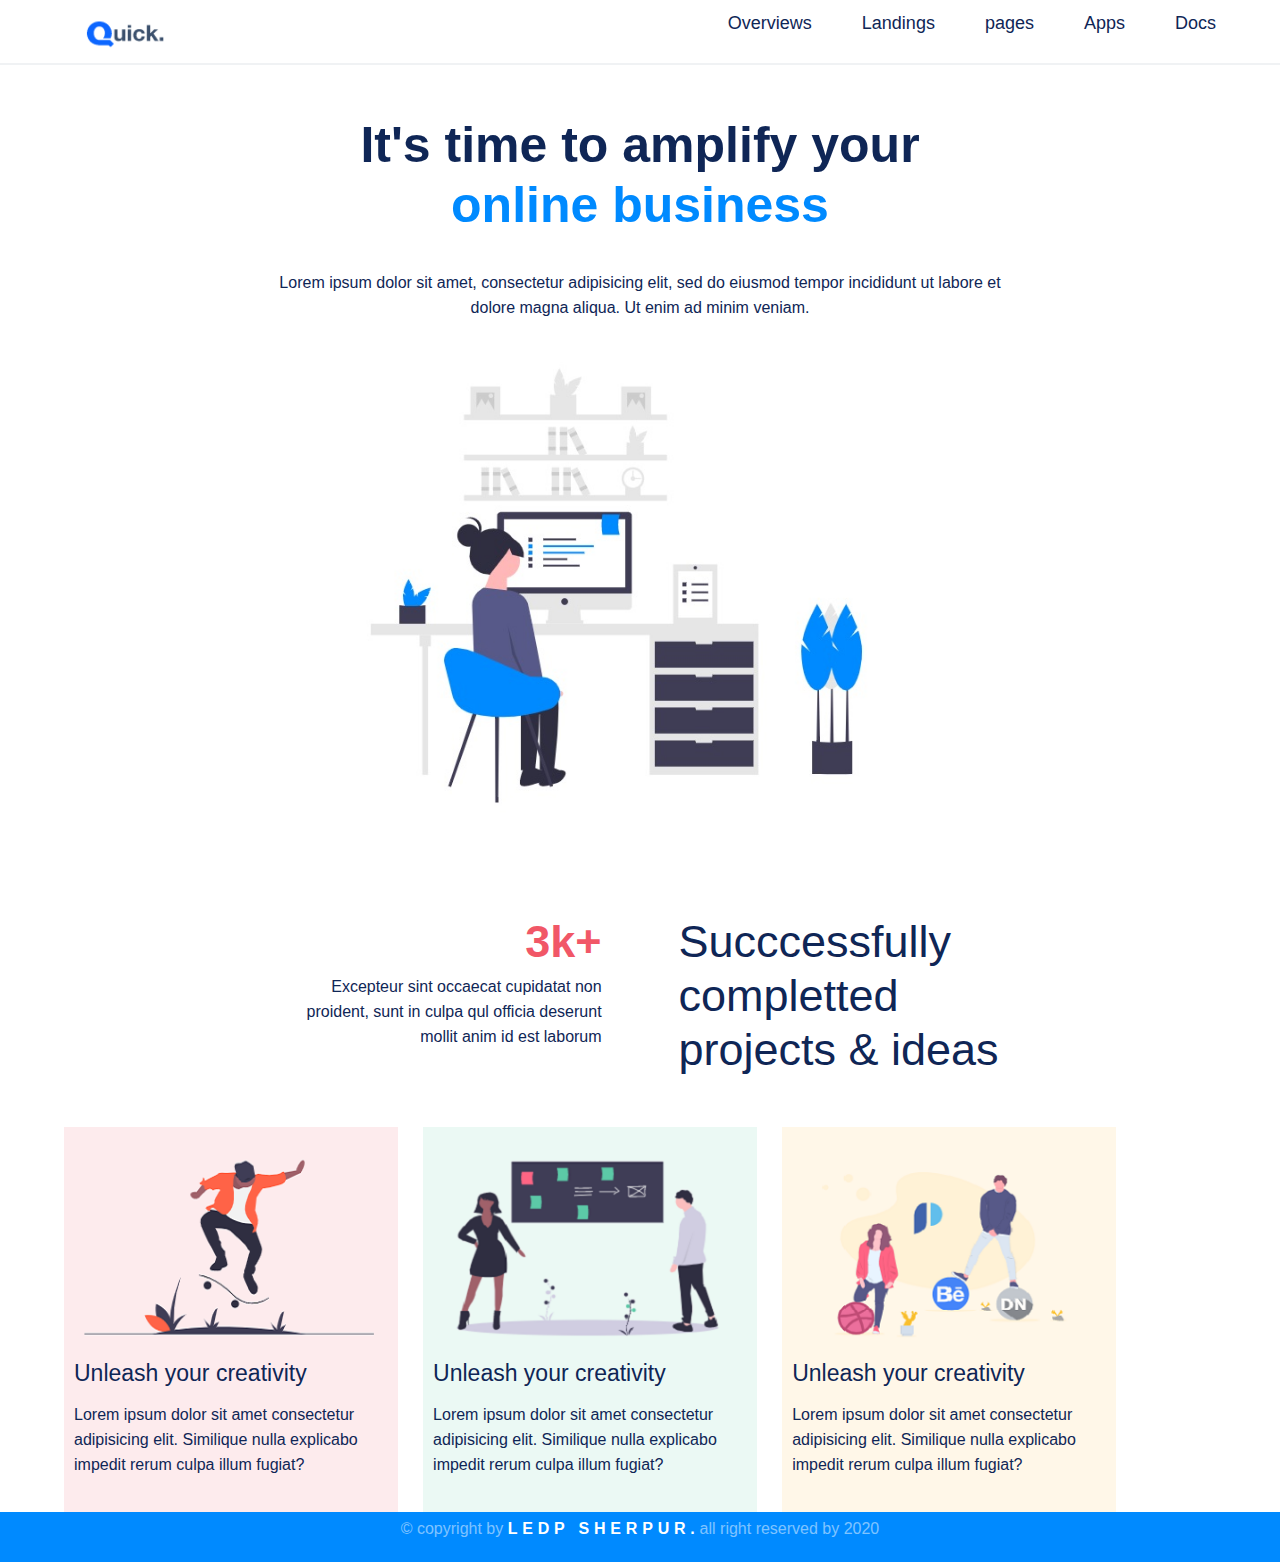
==== index.html @ 88341e92 "Add files via upload" ====
<!doctype html>
<html lang="en">
  <head>
    <!-- Required meta tags -->
    <meta charset="utf-8">
    <meta name="viewport" content="width=device-width, initial-scale=1">
    <!-- meta tag generator -->
    <meta name="title" content="Bootstrap first">
    <meta name="description" content="Bootstrap">
    <meta name="keywords" content="Bootstrap">
    <meta name="robots" content="index, follow">
    <meta name="language" content="English">
    <meta name="revisit-after" content="7 days">
    <meta name="author" content="Antor Ajt">
    <!-- meta tag generator -->
    <!-- CSS links -->
    <link rel="stylesheet" href="css/bootstrap.css">
    
    <link rel="stylesheet" href="css/style.css">
    <link rel="stylesheet" href="css/media.css">



    <!-- CSS links -->
    <title>Bootstrap First!</title>
  </head>
  <body>
    <!--header start-->
    <header>
        <div class="wrapper">
            <div class="logo">
                <img src="img/quick.png1.png" alt="Quick">

            </div>
            <nav class="menu">
                <ul>
                    <li><a href="#">Overviews</a></li>
                    <li><a href="#">Landings</a></li>
                    <li><a href="#">pages</a></li>
                    <li><a href="#">Apps</a></li>
                    <li><a href="#">Docs</a></li>
                </ul>
            </nav>
        </div>

    </header>
    <!--header end-->
    <!--Banner start-->

        <section class="banner">
            <div class="wrapper-2">
                <div class="b-content">
                    <h1>It's time to amplify your <br><span class="sky"> online business </span></h1>
                    <p>Lorem ipsum dolor sit amet, consectetur adipisicing elit, sed do eiusmod tempor incididunt ut labore et dolore magna aliqua. Ut enim ad minim veniam.</p>
                    <div class="b-img">
                        <img src="img/quick.jpg" alt="Quick">
                    </div>
                </div>
            </div>

        </section>





    <!--Banner end-->

    <!--Section Start-->

        <section class="success">
            <div class="wrapper-2">
                <div class="s-content">
                    <div class="s-left">
                        <h2>3k+</h2>
                        <p>Excepteur sint occaecat cupidatat non proident, sunt in culpa qul officia deserunt mollit anim id est laborum</p>
                    </div>
                    <div class="s-right">
                        <h1>Succcessfully completted projects & ideas</h1>
                    </div>
                </div>
            </div>
        </section>



    <!--Section End-->
    <!--Feature Start-->
    <section class="feature">
        <div class="wrapper">
            <div class="f-content">
                <!--Single intems Start-->
                <div class="single pink">
                    <div class="f-img">
                        <img src="img/s1.png" alt="Quick">
                    </div>
                    <h2>Unleash your creativity</h2>
                    <p>Lorem ipsum dolor sit amet 
                        consectetur adipisicing elit. 
                        Similique nulla explicabo impedit
                         rerum culpa illum fugiat?</p>
                </div>
                <!--Single intems End-->
                <!--Single intems Start-->
                <div class="single green">
                    <div class="f-img">
                        <img src="img/s2.png" alt="Quick">
                    </div>
                    <h2>Unleash your creativity</h2>
                    <p>Lorem ipsum dolor sit amet 
                        consectetur adipisicing elit. 
                        Similique nulla explicabo impedit
                         rerum culpa illum fugiat?</p>
                </div>
                <!--Single intems End-->
                <!--Single intems Start-->
                <div class="single yellow">
                    <div class="f-img">
                        <img src="img/s3.png" alt="Quick">
                    </div>
                    <h2>Unleash your creativity</h2>
                    <p>Lorem ipsum dolor sit amet 
                        consectetur adipisicing elit. 
                        Similique nulla explicabo impedit
                         rerum culpa illum fugiat?</p>
                </div>
                <!--Single intems End-->
            </div>
        </div>
    </section> 
        
    <!--Feature End-->
    <!-- footer start -->
    <footer>
        <div class="end">
                <p>&copy; copyright by <a href="#" class="link">LEDP SHERPUR.</a>all right reserved by 2020</p>
        
        </div>
    </footer>
<!-- footer end -->

</body>
</html>
---- css/style.css ----
body{
    margin: 0;
    padding: 0;
    font-family: sans-serif;
    font-size: 16px;
    font-weight: 400;
    color: #0f2656;
}
/*Header start*/
header{
    padding: 10px 0 7px;
    border-bottom: 2px solid #f0f2f4;
    /*border: 1px solid teal;*/

}
.wrapper {
  width: 90%;
  /*border: 1px solid;*/
  margin: 0 auto;
  overflow: hidden;
}

.logo {
    float: left;
    width: 11%;
   /* border: 1px solid blue;*/
}
.logo img{

    width: 100%;
}
.menu {
    float: right;
    width: 60%;
    /*border: 1px solid blue;*/
}
.menu ul{

    float: right;
}

.menu ul li{

    list-style: none;
    float: left;

}
.menu ul li a{
    font-size: 18px;
    color: #0f2656;
    text-decoration: none;
    margin: 0 25px;
    display: inline-block;
    transition: .3s;
    

}
.menu ul li a:hover{

    color: #008aff;
}

.menu ul li:last-child a{
    margin-right: 0;
}



/*Header end*/
/*Banner Start*/

.banner{

    padding: 50px 0;

}
.wrapper-2{
    width: 60%;
    /*border: 1px solid red;*/
    margin: 0 auto;
}
.b-content{
    text-align: center;
}
.b-content h1{

    font-size: 50px;
    font-weight: 700;
}
.sky{

    color:  #008aff;
}
.b-content p{

    line-height: 25px;
    margin: 35px 0;
}   

.b-img{

   width: 75%;
 /*  border: 1px solid rebeccapurple;*/
   margin: 0 auto;

}
.b-img img{

    width: 100%;
}




/*Banner end*/
/*Success Start*/
.success{

    padding: 50px 0;

}
.s-content{

    overflow: hidden;

}
.s-left{
    width: 45%;
    /*border: 1px solid blue;*/
    float: left;
    text-align: right;
    padding-left: 22px;
}
.s-left h2{

    font-size: 45px;
    font-weight: 700;
    color: #f15767;
    margin: 0;
    
}
.s-left p{

    line-height: 25px;
    margin:5px 0 0 ;

}

.s-right{
    width: 45%;
   /* border: 1px solid blue;*/
    float: right;
    padding-right: 22px;
}
.s-right h1{

    margin: 0;
    font-size: 45px;
}



/*Success end*/
/*Feature Start*/

.feature{

}

.f-content{


}

.single{

    width: 29%;
    
    padding: 10px 10px 35px;
    float: left;
    margin-right: 25px;
}
.single:last-child{
    margin-right: 0;
}
.pink{

    background-color: #fdebed;
}
.green{
    background-color: #ebf9f4;
}
.yellow{
    background-color: #fff7e8;
}

.f-img{


}

.f-img img{

    width: 100%;

}
.single h2{

    font-size: 23px;
    margin: 15px 0;
}
.single p{

    margin: 0;
    line-height: 25px;

}

/*Feature end*/
/* footer start  */
footer{
    text-align: center;
    background: #008AFF;
    color: rgba(255, 255, 255, 0.5);
    padding: 5px;
    
}
footer p a{
    color: white;
    text-decoration: none;
    letter-spacing: .1rem;
    letter-spacing: 0.3em;
    font-weight: bold;
}
/* footer end  */
---- css/media.css ----
/* Extra small devices (portrait phones, less than 576px) */
@media (max-width: 575.98px) { 


}


/* Small devices (landscape phones, 576px and up) */
@media (min-width: 576px) and (max-width: 767.98px) { 
    
  
 }

 /* Medium devices (tablets, 768px and up) */
@media (min-width: 768px) and (max-width: 991.98px) { 

  
}

 /* Large devices (desktops, 992px and up) */
@media (min-width: 992px) and (max-width: 1199.98px) { 

  
 }

/*  Extra large devices (large desktops, 1200px and up) */
 @media (min-width: 1200px) and (max-width: 1399.98px) { 

 

}

/* Extra  Extra large devices (Extra large desktops, 1200px and up) */
@media (min-width: 1400px) {


 }
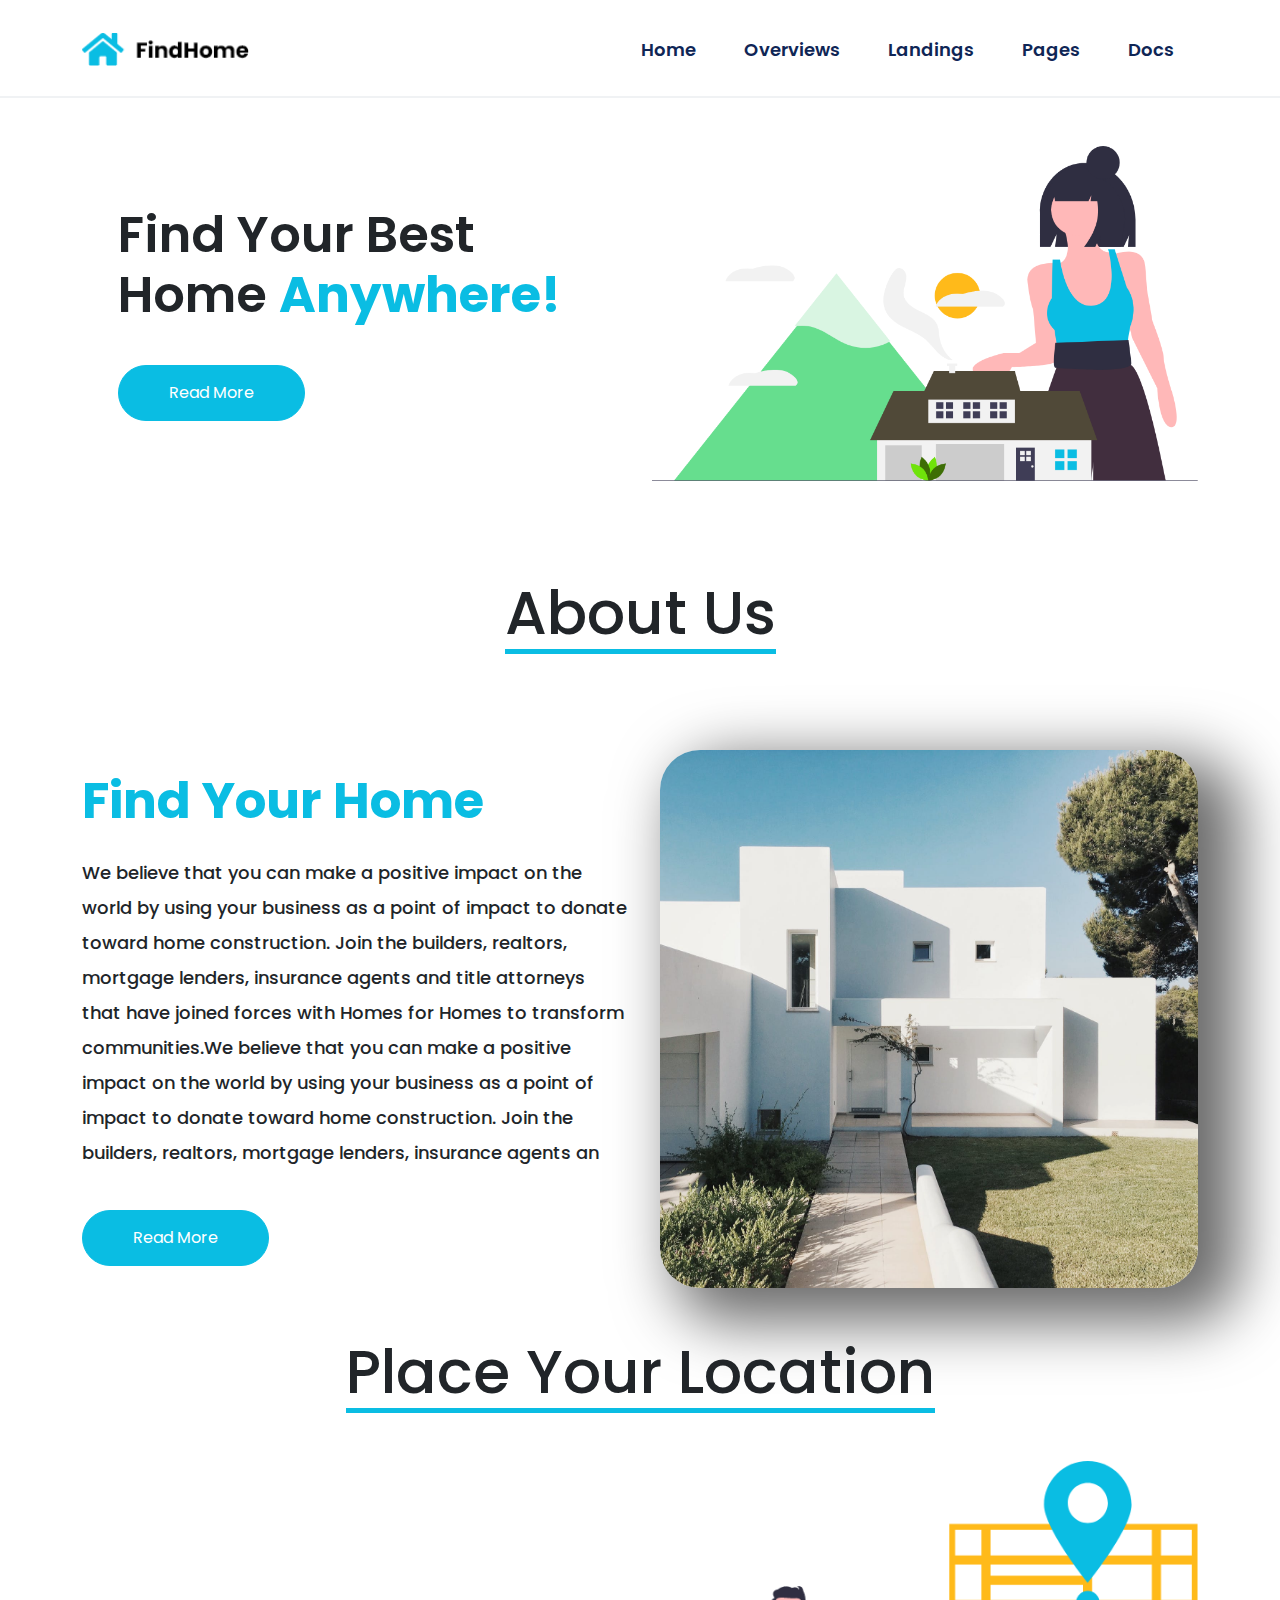
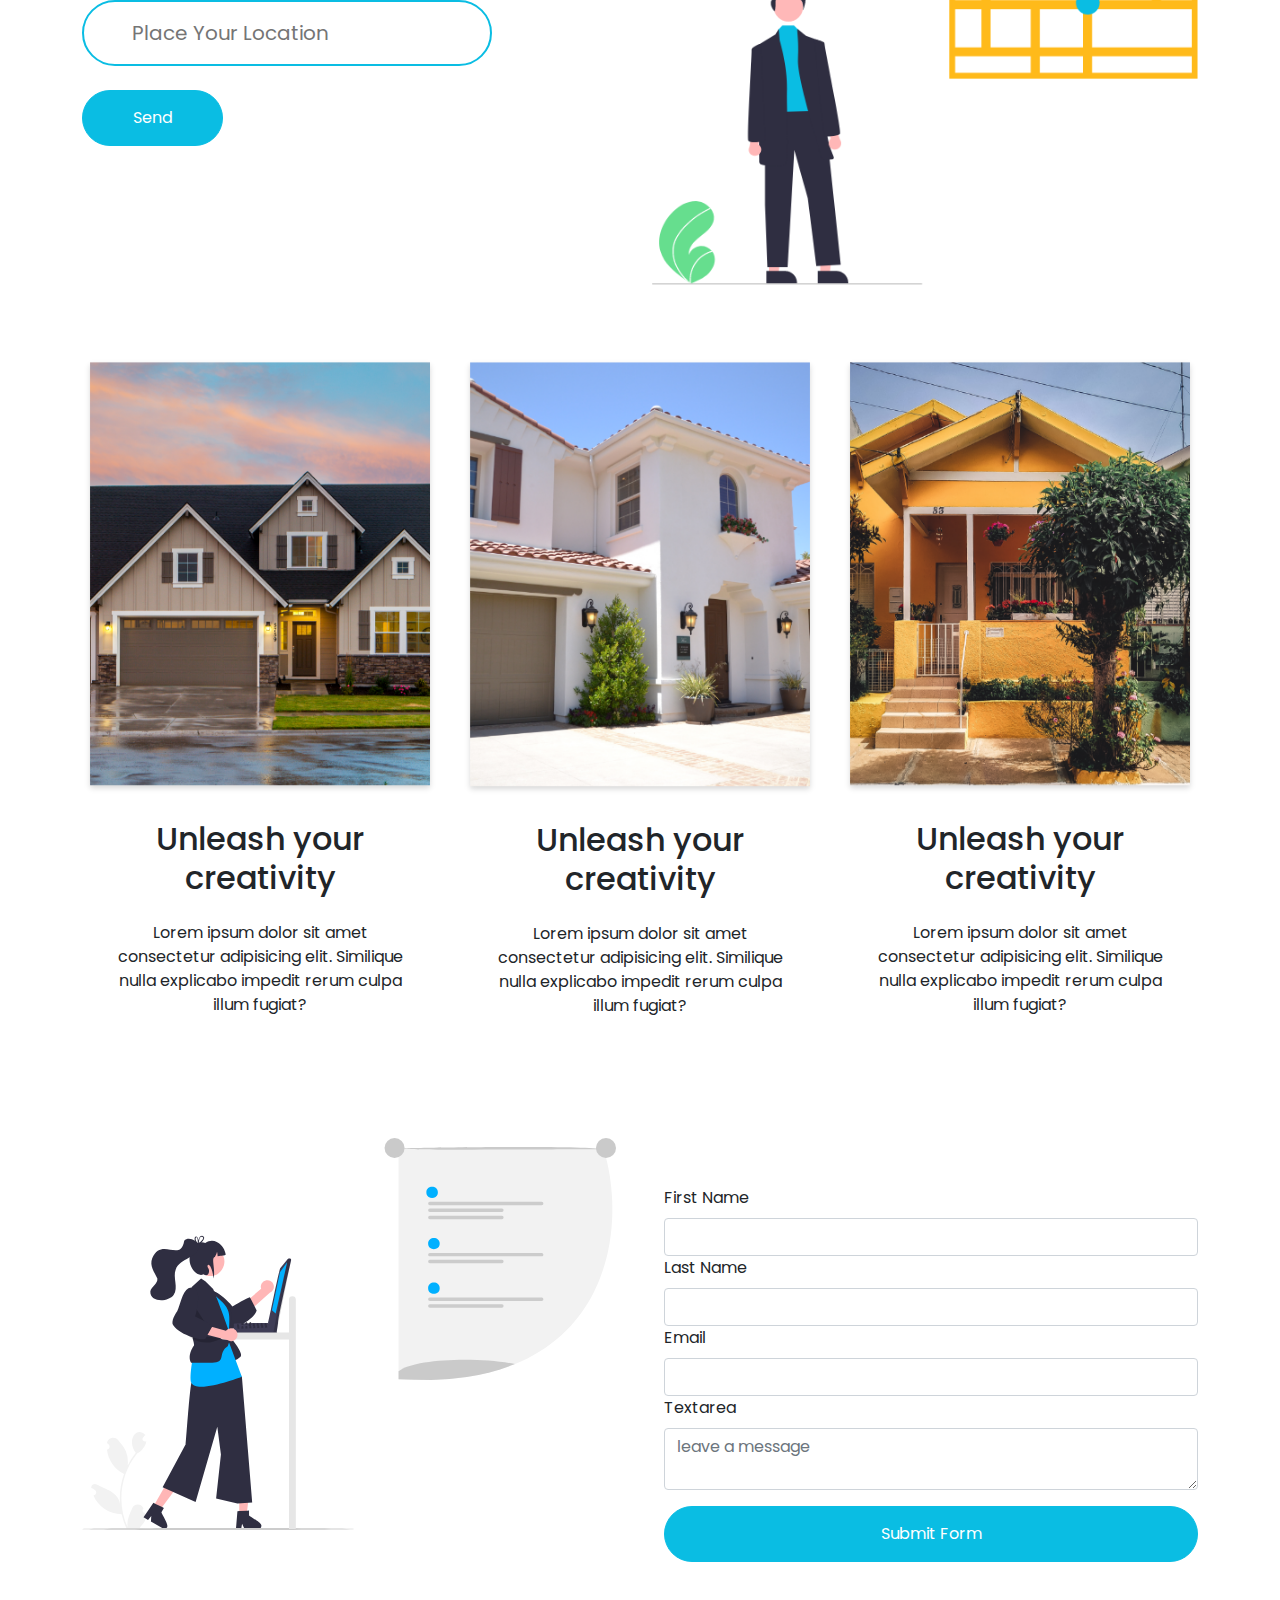
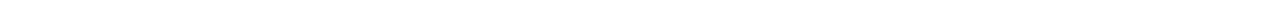
==== commit 43a17f59: "updated everything" ====
--- a/index.html
+++ b/index.html
@@ -1,143 +1,258 @@
-<!doctype html>
+<!DOCTYPE html>
 <html lang="en">
   <head>
     <!-- Required meta tags -->
-    <meta charset="utf-8">
-    <meta name="viewport" content="width=device-width, initial-scale=1">
+    <meta charset="utf-8" />
+    <meta name="viewport" content="width=device-width, initial-scale=1" />
     <!-- meta tag generator -->
-    <meta name="title" content="Bootstrap first">
-    <meta name="description" content="Bootstrap">
-    <meta name="keywords" content="Bootstrap">
-    <meta name="robots" content="index, follow">
-    <meta name="language" content="English">
-    <meta name="revisit-after" content="7 days">
-    <meta name="author" content="Antor Ajt">
+    <meta name="title" content="Bootstrap first" />
+    <meta name="description" content="Bootstrap" />
+    <meta name="keywords" content="Bootstrap" />
+    <meta name="robots" content="index, follow" />
+    <meta name="language" content="English" />
+    <meta name="revisit-after" content="7 days" />
+    <meta name="author" content="Antor Ajt" />
     <!-- meta tag generator -->
+
+    <!-- font links  -->
+    <link rel="preconnect" href="https://fonts.googleapis.com" />
+    <link rel="preconnect" href="https://fonts.gstatic.com" crossorigin />
+    <link
+      href="https://fonts.googleapis.com/css2?family=Poppins:wght@300;400;500;600;700&display=swap"
+      rel="stylesheet"
+    />
+
     <!-- CSS links -->
-    <link rel="stylesheet" href="css/bootstrap.css">
-    
-    <link rel="stylesheet" href="css/style.css">
-    <link rel="stylesheet" href="css/media.css">
-
-
+    <link rel="stylesheet" href="css/bootstrap.css" />
+
+    <link rel="stylesheet" href="css/style.css" />
+    <link rel="stylesheet" href="css/media.css" />
 
     <!-- CSS links -->
     <title>Bootstrap First!</title>
   </head>
-  <body>
+  <body class="text-lg-start text-center">
     <!--header start-->
     <header>
-        <div class="wrapper">
-            <div class="logo">
-                <img src="img/quick.png1.png" alt="Quick">
-
-            </div>
-            <nav class="menu">
-                <ul>
-                    <li><a href="#">Overviews</a></li>
-                    <li><a href="#">Landings</a></li>
-                    <li><a href="#">pages</a></li>
-                    <li><a href="#">Apps</a></li>
-                    <li><a href="#">Docs</a></li>
-                </ul>
-            </nav>
-        </div>
-
+      <nav class="navbar navbar-expand-lg">
+        <div class="container">
+          <button
+            class="navbar-toggler navbar-dark"
+            type="button"
+            data-bs-toggle="collapse"
+            data-bs-target="#navbarTogglerDemo03"
+            aria-controls="navbarTogglerDemo03"
+            aria-expanded="false"
+            aria-label="Toggle navigation"
+          >
+            <span class="navbar-toggler-icon"></span>
+          </button>
+          <a class="navbar-brand" href="#"
+            ><img src="img/logo (2).png" alt="quick"
+          /></a>
+          <div class="collapse navbar-collapse" id="navbarTogglerDemo03">
+            <ul class="navbar-nav me-auto mb-2 mb-lg-0">
+              <li class="nav-item">
+                <a class="nav-link mx-3" aria-current="page" href="#">Home</a>
+              </li>
+              <li class="nav-item">
+                <a class="nav-link mx-3" aria-current="page" href="#"
+                  >Overviews</a
+                >
+              </li>
+              <li class="nav-item">
+                <a class="nav-link mx-3" aria-current="page" href="#"
+                  >Landings</a
+                >
+              </li>
+              <li class="nav-item">
+                <a class="nav-link mx-3" aria-current="page" href="#">Pages</a>
+              </li>
+              <li class="nav-item">
+                <a class="nav-link mx-3" aria-current="page" href="#">Docs</a>
+              </li>
+            </ul>
+          </div>
+        </div>
+      </nav>
     </header>
     <!--header end-->
     <!--Banner start-->
 
-        <section class="banner">
-            <div class="wrapper-2">
-                <div class="b-content">
-                    <h1>It's time to amplify your <br><span class="sky"> online business </span></h1>
-                    <p>Lorem ipsum dolor sit amet, consectetur adipisicing elit, sed do eiusmod tempor incididunt ut labore et dolore magna aliqua. Ut enim ad minim veniam.</p>
-                    <div class="b-img">
-                        <img src="img/quick.jpg" alt="Quick">
-                    </div>
-                </div>
-            </div>
-
-        </section>
-
-
-
-
+    <section class="banner py-5">
+      <div class="container">
+        <div class="row align-items-center">
+          <div class="col-lg-6 px-5">
+            <div class="b-content">
+              <h1>
+                find your best home <span class="anywhere">anywhere!</span>
+              </h1>
+
+              <button class="btn">read more</button>
+            </div>
+          </div>
+          <div class="col-lg-6">
+            <img src="img/banner.png" class="img-fluid" alt="Quick" />
+          </div>
+        </div>
+      </div>
+    </section>
 
     <!--Banner end-->
 
-    <!--Section Start-->
-
-        <section class="success">
-            <div class="wrapper-2">
-                <div class="s-content">
-                    <div class="s-left">
-                        <h2>3k+</h2>
-                        <p>Excepteur sint occaecat cupidatat non proident, sunt in culpa qul officia deserunt mollit anim id est laborum</p>
-                    </div>
-                    <div class="s-right">
-                        <h1>Succcessfully completted projects & ideas</h1>
-                    </div>
-                </div>
-            </div>
-        </section>
-
-
-
-    <!--Section End-->
+    <!-- about start  -->
+
+    <section class="about py-5">
+      <div class="container">
+        <div class="about-title text-center">
+          <h1 class="section-name mb-5">about us</h1>
+        </div>
+        <div class="row mt-5 align-items-center justify-content-center">
+          <div class="col-lg-6">
+            <h2 class="anywhere mb-4">find your home</h2>
+            <p class="info">
+              We believe that you can make a positive impact on the world by
+              using your business as a point of impact to donate toward home
+              construction. Join the builders, realtors, mortgage lenders,
+              insurance agents and title attorneys that have joined forces with
+              Homes for Homes to transform communities.We believe that you can
+              make a positive impact on the world by using your business as a
+              point of impact to donate toward home construction. Join the
+              builders, realtors, mortgage lenders, insurance agents an
+            </p>
+            <button class="btn mt-4">read more</button>
+          </div>
+          <div class="col-lg-6 text-end">
+            <img src="img/about-2.png" class="img-fluid box-shadow" alt="" />
+          </div>
+        </div>
+      </div>
+    </section>
+
+    <!-- about end -->
+
+    <!-- location section -->
+
+    <section class="location">
+      <div class="container">
+        <div class="about-title text-center">
+          <h1 class="section-name mb-5">place your location</h1>
+        </div>
+        <div class="row align-items-center justify-content-center">
+          <div class="col-lg-6 text-lg-start text-md-center">
+            <input
+              type="text"
+              class="loaction-input w-75 py-3 px-5 d-block mb-lg-4"
+              placeholder="Place Your Location"
+            />
+            <button class="btn">send</button>
+          </div>
+          <div class="col-lg-6">
+            <img src="img/Group 4.png" class="img-fluid" alt="" />
+          </div>
+        </div>
+      </div>
+    </section>
+
+    <!-- location section -->
+
     <!--Feature Start-->
-    <section class="feature">
-        <div class="wrapper">
-            <div class="f-content">
-                <!--Single intems Start-->
-                <div class="single pink">
-                    <div class="f-img">
-                        <img src="img/s1.png" alt="Quick">
-                    </div>
-                    <h2>Unleash your creativity</h2>
-                    <p>Lorem ipsum dolor sit amet 
-                        consectetur adipisicing elit. 
-                        Similique nulla explicabo impedit
-                         rerum culpa illum fugiat?</p>
-                </div>
-                <!--Single intems End-->
-                <!--Single intems Start-->
-                <div class="single green">
-                    <div class="f-img">
-                        <img src="img/s2.png" alt="Quick">
-                    </div>
-                    <h2>Unleash your creativity</h2>
-                    <p>Lorem ipsum dolor sit amet 
-                        consectetur adipisicing elit. 
-                        Similique nulla explicabo impedit
-                         rerum culpa illum fugiat?</p>
-                </div>
-                <!--Single intems End-->
-                <!--Single intems Start-->
-                <div class="single yellow">
-                    <div class="f-img">
-                        <img src="img/s3.png" alt="Quick">
-                    </div>
-                    <h2>Unleash your creativity</h2>
-                    <p>Lorem ipsum dolor sit amet 
-                        consectetur adipisicing elit. 
-                        Similique nulla explicabo impedit
-                         rerum culpa illum fugiat?</p>
-                </div>
-                <!--Single intems End-->
-            </div>
-        </div>
-    </section> 
-        
+    <section class="feature py-5">
+      <div class="container">
+        <div class="row justify-content-center text-center">
+          <div class="col-lg-4 mt-4">
+            <div class="f-img">
+              <img src="img/house.png" class="img-fluid" alt="Quick" />
+            </div>
+            <h2 class="mt-4">Unleash your creativity</h2>
+            <p class="my-4 px-4">
+              Lorem ipsum dolor sit amet consectetur adipisicing elit. Similique
+              nulla explicabo impedit rerum culpa illum fugiat?
+            </p>
+          </div>
+
+          <div class="col-lg-4 mt-4">
+            <div class="f-img">
+              <img src="img/house2.png" class="img-fluid" alt="Quick" />
+            </div>
+            <h2 class="mt-4">Unleash your creativity</h2>
+            <p class="my-4 px-4">
+              Lorem ipsum dolor sit amet consectetur adipisicing elit. Similique
+              nulla explicabo impedit rerum culpa illum fugiat?
+            </p>
+          </div>
+
+          <div class="col-lg-4 mt-4">
+            <div class="f-img">
+              <img src="img/Rectangle -1.png" class="img-fluid" alt="Quick" />
+            </div>
+            <h2 class="mt-4">Unleash your creativity</h2>
+            <p class="my-4 px-4">
+              Lorem ipsum dolor sit amet consectetur adipisicing elit. Similique
+              nulla explicabo impedit rerum culpa illum fugiat?
+            </p>
+          </div>
+        </div>
+      </div>
+    </section>
+
     <!--Feature End-->
-    <!-- footer start -->
-    <footer>
-        <div class="end">
-                <p>&copy; copyright by <a href="#" class="link">LEDP SHERPUR.</a>all right reserved by 2020</p>
-        
-        </div>
-    </footer>
-<!-- footer end -->
-
-</body>
-</html>+
+    <!-- contact us  -->
+
+    <div class="container">
+      <form class="row needs-validation gx-lg-5 py-5" novalidate>
+        <div class="col-lg-6">
+          <img src="img/form-img.svg" class="img-fluid" alt="quick" />
+        </div>
+
+        <div class="col-lg-6 mt-5">
+          <div class="col-lg-12">
+            <label for="first-name" class="form-label">First Name</label>
+            <input type="text" class="form-control" id="first-name" required />
+            <div class="invalid-feedback">Please enter your First Name</div>
+          </div>
+
+          <div class="col-lg-12">
+            <label for="last-name" class="form-label">Last Name</label>
+            <input type="text" class="form-control" id="last-name" required />
+            <div class="invalid-feedback">Please enter your Last Name</div>
+          </div>
+
+          <div class="col-lg-12">
+            <label for="email" class="form-label">Email</label>
+            <input type="email" class="form-control" id="email" required />
+            <div class="invalid-feedback">Please provide a valid Email.</div>
+          </div>
+
+          <div class="col-lg-12">
+            <div class="mb-3">
+              <label for="validationTextarea" class="form-label"
+                >Textarea</label
+              >
+              <textarea
+                class="form-control"
+                id="validationTextarea"
+                placeholder="leave a message"
+                required
+              ></textarea>
+            </div>
+          </div>
+
+          <div class="col-lg-12">
+            <button class="btn btn-primary w-100" type="submit">
+              Submit form
+            </button>
+          </div>
+        </div>
+      </form>
+    </div>
+
+    <!-- contact us  -->
+
+    <!-- js links  -->
+    <script src="js/bootstrap.min.js"></script>
+    <script src="js/popper.min.js"></script>
+    <script src="js/index.js"></script>
+  </body>
+</html>
--- a/css/style.css
+++ b/css/style.css
@@ -1,238 +1,107 @@
-body{
-    margin: 0;
-    padding: 0;
-    font-family: sans-serif;
-    font-size: 16px;
-    font-weight: 400;
-    color: #0f2656;
+:root {
+  --primary-color: #0abde3;
+  --black-color: #202020;
+}
+
+body {
+  margin: 0;
+  padding: 0;
+  font-family: "Poppins", sans-serif;
+  font-size: 16px;
+  font-weight: 400;
 }
 /*Header start*/
-header{
-    padding: 10px 0 7px;
-    border-bottom: 2px solid #f0f2f4;
-    /*border: 1px solid teal;*/
 
-}
-.wrapper {
-  width: 90%;
-  /*border: 1px solid;*/
-  margin: 0 auto;
-  overflow: hidden;
+header {
+  padding: 10px 0 7px;
+  border-bottom: 2px solid #f0f2f4;
 }
 
-.logo {
-    float: left;
-    width: 11%;
-   /* border: 1px solid blue;*/
-}
-.logo img{
-
-    width: 100%;
-}
-.menu {
-    float: right;
-    width: 60%;
-    /*border: 1px solid blue;*/
-}
-.menu ul{
-
-    float: right;
+.navbar-nav {
+  padding: 10px 0;
+  width: 100%;
+  justify-content: flex-end;
 }
 
-.menu ul li{
-
-    list-style: none;
-    float: left;
-
-}
-.menu ul li a{
-    font-size: 18px;
-    color: #0f2656;
-    text-decoration: none;
-    margin: 0 25px;
-    display: inline-block;
-    transition: .3s;
-    
-
-}
-.menu ul li a:hover{
-
-    color: #008aff;
+.nav-link {
+  color: #0f2656;
+  font-size: 18px;
+  font-weight: 600;
+  text-transform: capitalize;
 }
 
-.menu ul li:last-child a{
-    margin-right: 0;
+.navbar-brand {
+  min-width: 15%;
 }
 
-
+.navbar-brand img {
+  width: 100%;
+}
 
 /*Header end*/
+
 /*Banner Start*/
 
-.banner{
-
-    padding: 50px 0;
-
+.banner {
+  padding: 80px 0;
 }
-.wrapper-2{
-    width: 60%;
-    /*border: 1px solid red;*/
-    margin: 0 auto;
+.b-content {
+  text-transform: capitalize;
 }
-.b-content{
-    text-align: center;
-}
-.b-content h1{
-
-    font-size: 50px;
-    font-weight: 700;
-}
-.sky{
-
-    color:  #008aff;
-}
-.b-content p{
-
-    line-height: 25px;
-    margin: 35px 0;
-}   
-
-.b-img{
-
-   width: 75%;
- /*  border: 1px solid rebeccapurple;*/
-   margin: 0 auto;
-
-}
-.b-img img{
-
-    width: 100%;
+.b-content h1 {
+  margin-bottom: 40px;
+  font-size: 50px;
+  font-weight: 600;
 }
 
+.btn {
+  color: #fff;
+  text-transform: capitalize;
+  border: 1px solid var(--primary-color);
+  border-radius: 40px;
+  background-color: var(--primary-color);
+  padding: 15px 50px;
+}
 
+.anywhere {
+  text-transform: capitalize;
+  font-size: 50px;
+  font-weight: 700;
+  color: var(--primary-color);
+}
 
+.b-content p {
+  line-height: 25px;
+  margin: 35px 0;
+}
 
 /*Banner end*/
-/*Success Start*/
-.success{
 
-    padding: 50px 0;
-
-}
-.s-content{
-
-    overflow: hidden;
-
-}
-.s-left{
-    width: 45%;
-    /*border: 1px solid blue;*/
-    float: left;
-    text-align: right;
-    padding-left: 22px;
-}
-.s-left h2{
-
-    font-size: 45px;
-    font-weight: 700;
-    color: #f15767;
-    margin: 0;
-    
-}
-.s-left p{
-
-    line-height: 25px;
-    margin:5px 0 0 ;
-
+.info {
+  font-size: 18px;
+  font-weight: 500;
+  line-height: 35px;
 }
 
-.s-right{
-    width: 45%;
-   /* border: 1px solid blue;*/
-    float: right;
-    padding-right: 22px;
-}
-.s-right h1{
-
-    margin: 0;
-    font-size: 45px;
+.section-name {
+  text-align: center;
+  font-size: 60px;
+  display: inline-block;
+  text-transform: capitalize;
+  border-bottom: 5px solid var(--primary-color);
 }
 
-
-
-/*Success end*/
-/*Feature Start*/
-
-.feature{
-
+.box-shadow {
+  border-radius: 40px;
+  box-shadow: 28px 21px 61px 13px rgba(0, 0, 0, 0.59);
 }
 
-.f-content{
-
-
+.loaction-input {
+  border-radius: 40px;
+  border: 2px solid var(--primary-color);
+  font-size: 20px;
 }
 
-.single{
-
-    width: 29%;
-    
-    padding: 10px 10px 35px;
-    float: left;
-    margin-right: 25px;
-}
-.single:last-child{
-    margin-right: 0;
-}
-.pink{
-
-    background-color: #fdebed;
-}
-.green{
-    background-color: #ebf9f4;
-}
-.yellow{
-    background-color: #fff7e8;
-}
-
-.f-img{
-
-
-}
-
-.f-img img{
-
-    width: 100%;
-
-}
-.single h2{
-
-    font-size: 23px;
-    margin: 15px 0;
-}
-.single p{
-
-    margin: 0;
-    line-height: 25px;
-
-}
-
-/*Feature end*/
-/* footer start  */
-footer{
-    text-align: center;
-    background: #008AFF;
-    color: rgba(255, 255, 255, 0.5);
-    padding: 5px;
-    
-}
-footer p a{
-    color: white;
-    text-decoration: none;
-    letter-spacing: .1rem;
-    letter-spacing: 0.3em;
-    font-weight: bold;
-}
-/* footer end  */
-
-
-
+.loaction-input:focus {
+  outline: none;
+}